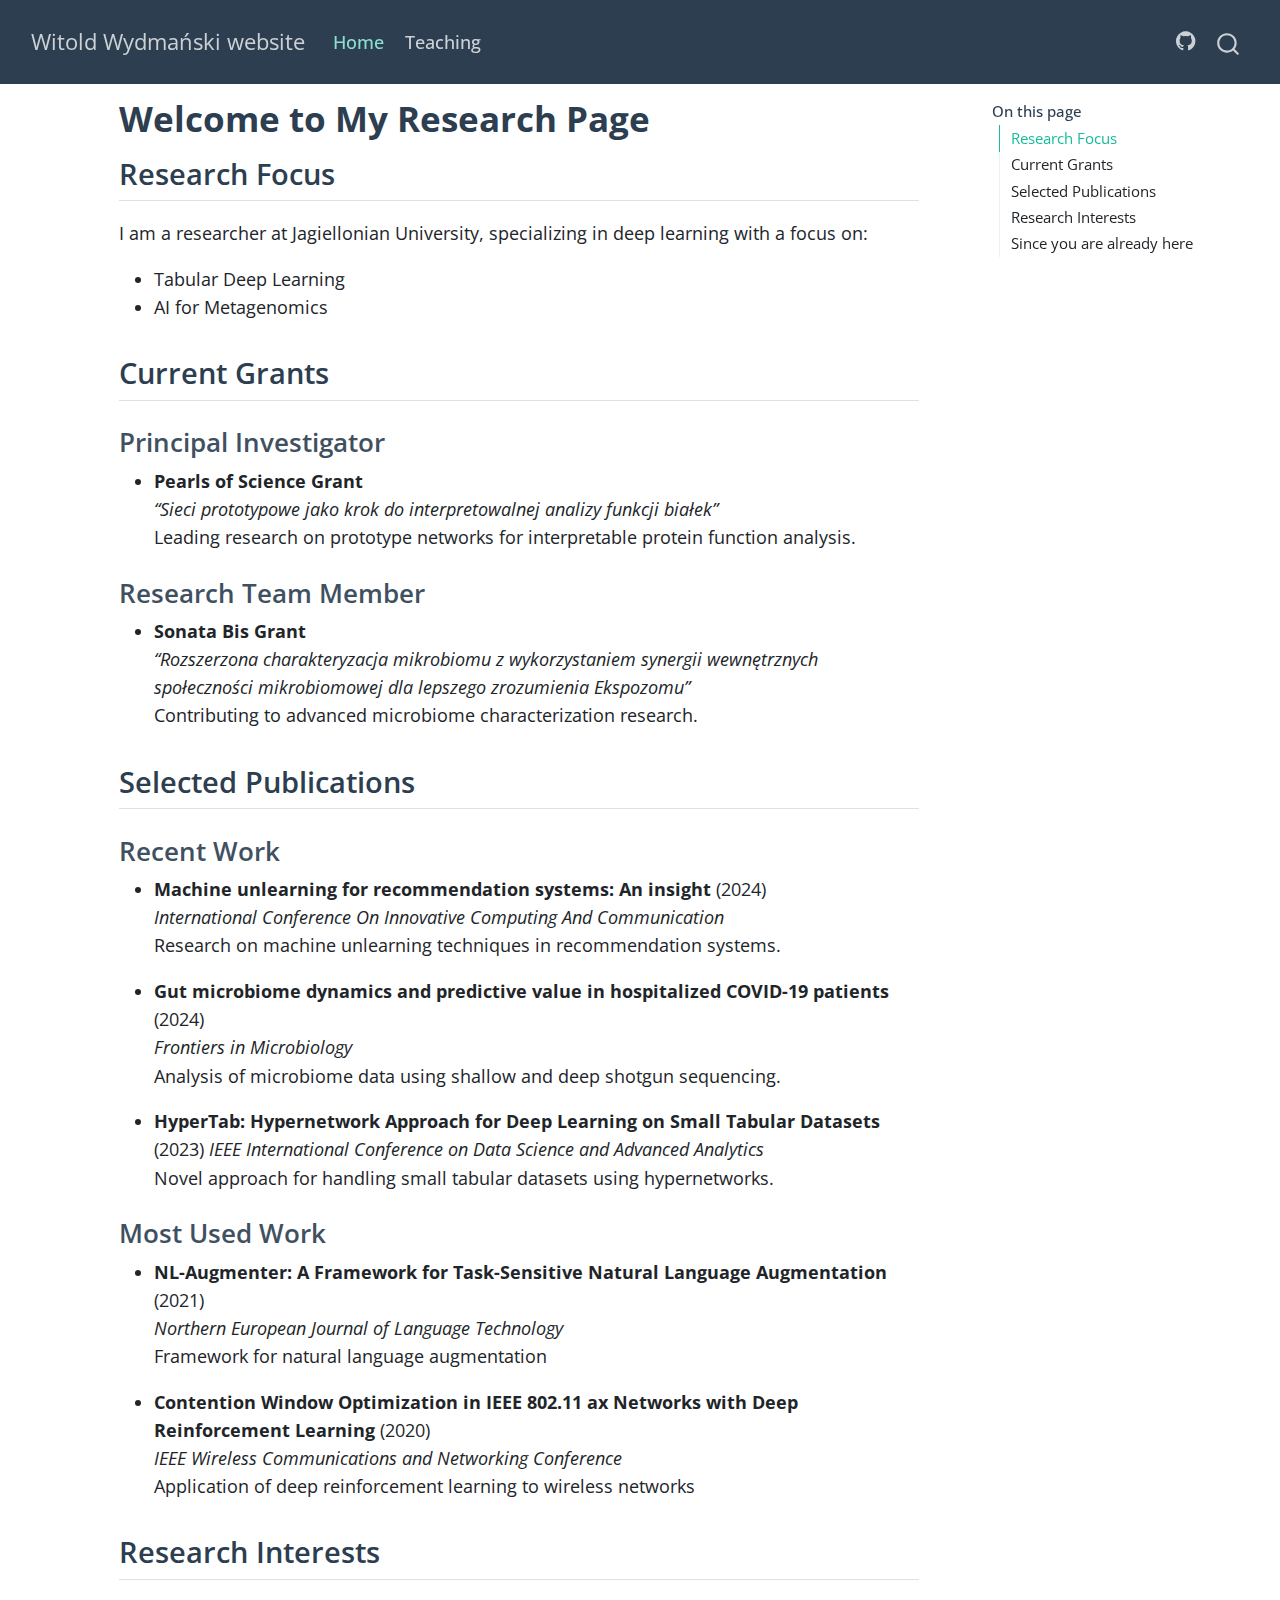
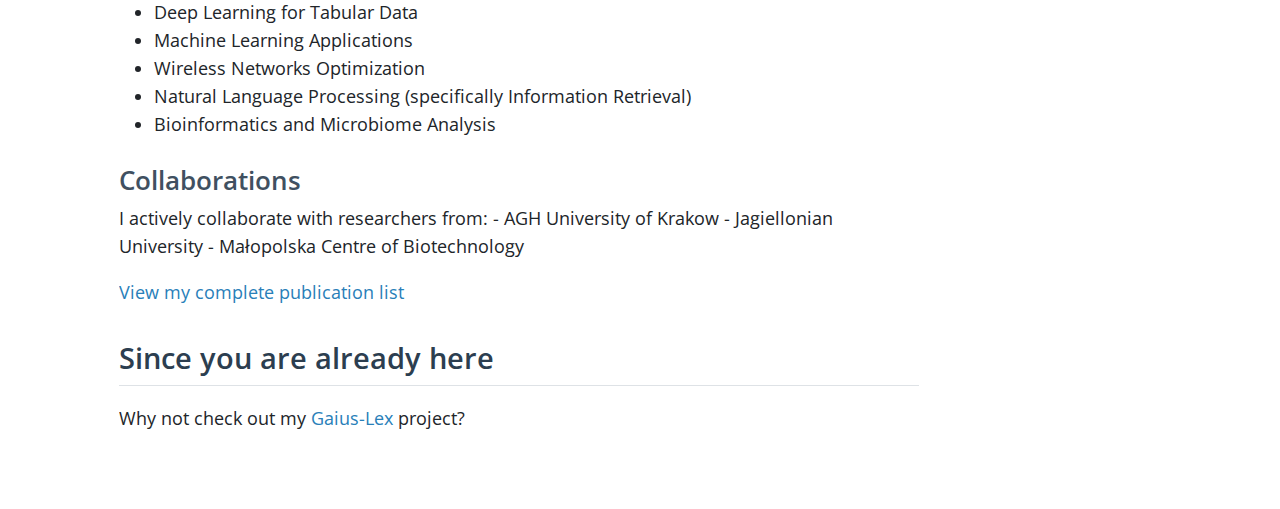
==== docs/index.html @ 371803ca "feat: init" ====
<!DOCTYPE html>
<html xmlns="http://www.w3.org/1999/xhtml" lang="en" xml:lang="en"><head>

<meta charset="utf-8">
<meta name="generator" content="quarto-1.6.37">

<meta name="viewport" content="width=device-width, initial-scale=1.0, user-scalable=yes">


<title>Welcome to My Research Page – Witold Wydmański website</title>
<style>
code{white-space: pre-wrap;}
span.smallcaps{font-variant: small-caps;}
div.columns{display: flex; gap: min(4vw, 1.5em);}
div.column{flex: auto; overflow-x: auto;}
div.hanging-indent{margin-left: 1.5em; text-indent: -1.5em;}
ul.task-list{list-style: none;}
ul.task-list li input[type="checkbox"] {
  width: 0.8em;
  margin: 0 0.8em 0.2em -1em; /* quarto-specific, see https://github.com/quarto-dev/quarto-cli/issues/4556 */ 
  vertical-align: middle;
}
</style>


<script src="site_libs/quarto-nav/quarto-nav.js"></script>
<script src="site_libs/quarto-nav/headroom.min.js"></script>
<script src="site_libs/clipboard/clipboard.min.js"></script>
<script src="site_libs/quarto-search/autocomplete.umd.js"></script>
<script src="site_libs/quarto-search/fuse.min.js"></script>
<script src="site_libs/quarto-search/quarto-search.js"></script>
<meta name="quarto:offset" content="./">
<script src="site_libs/quarto-html/quarto.js"></script>
<script src="site_libs/quarto-html/popper.min.js"></script>
<script src="site_libs/quarto-html/tippy.umd.min.js"></script>
<script src="site_libs/quarto-html/anchor.min.js"></script>
<link href="site_libs/quarto-html/tippy.css" rel="stylesheet">
<link href="site_libs/quarto-html/quarto-syntax-highlighting-697306ee647f3aecb60be57249203282.css" rel="stylesheet" id="quarto-text-highlighting-styles">
<script src="site_libs/bootstrap/bootstrap.min.js"></script>
<link href="site_libs/bootstrap/bootstrap-icons.css" rel="stylesheet">
<link href="site_libs/bootstrap/bootstrap-0fafaf51de07505e499b5b511be3fd20.min.css" rel="stylesheet" append-hash="true" id="quarto-bootstrap" data-mode="light">
<script id="quarto-search-options" type="application/json">{
  "location": "navbar",
  "copy-button": false,
  "collapse-after": 3,
  "panel-placement": "end",
  "type": "overlay",
  "limit": 50,
  "keyboard-shortcut": [
    "f",
    "/",
    "s"
  ],
  "show-item-context": false,
  "language": {
    "search-no-results-text": "No results",
    "search-matching-documents-text": "matching documents",
    "search-copy-link-title": "Copy link to search",
    "search-hide-matches-text": "Hide additional matches",
    "search-more-match-text": "more match in this document",
    "search-more-matches-text": "more matches in this document",
    "search-clear-button-title": "Clear",
    "search-text-placeholder": "",
    "search-detached-cancel-button-title": "Cancel",
    "search-submit-button-title": "Submit",
    "search-label": "Search"
  }
}</script>


<link rel="stylesheet" href="styles.css">
</head>

<body class="nav-fixed">

<div id="quarto-search-results"></div>
  <header id="quarto-header" class="headroom fixed-top">
    <nav class="navbar navbar-expand-lg " data-bs-theme="dark">
      <div class="navbar-container container-fluid">
      <div class="navbar-brand-container mx-auto">
    <a class="navbar-brand" href="./index.html">
    <span class="navbar-title">Witold Wydmański website</span>
    </a>
  </div>
            <div id="quarto-search" class="" title="Search"></div>
          <button class="navbar-toggler" type="button" data-bs-toggle="collapse" data-bs-target="#navbarCollapse" aria-controls="navbarCollapse" role="menu" aria-expanded="false" aria-label="Toggle navigation" onclick="if (window.quartoToggleHeadroom) { window.quartoToggleHeadroom(); }">
  <span class="navbar-toggler-icon"></span>
</button>
          <div class="collapse navbar-collapse" id="navbarCollapse">
            <ul class="navbar-nav navbar-nav-scroll me-auto">
  <li class="nav-item">
    <a class="nav-link active" href="./index.html" aria-current="page"> 
<span class="menu-text">Home</span></a>
  </li>  
  <li class="nav-item">
    <a class="nav-link" href="./teaching.html"> 
<span class="menu-text">Teaching</span></a>
  </li>  
</ul>
            <ul class="navbar-nav navbar-nav-scroll ms-auto">
  <li class="nav-item compact">
    <a class="nav-link" href="https://github.com/wwydmanski"> <i class="bi bi-github" role="img">
</i> 
<span class="menu-text"></span></a>
  </li>  
</ul>
          </div> <!-- /navcollapse -->
            <div class="quarto-navbar-tools">
</div>
      </div> <!-- /container-fluid -->
    </nav>
</header>
<!-- content -->
<div id="quarto-content" class="quarto-container page-columns page-rows-contents page-layout-full page-navbar">
<!-- sidebar -->
<!-- margin-sidebar -->
    <div id="quarto-margin-sidebar" class="sidebar margin-sidebar">
        <nav id="TOC" role="doc-toc" class="toc-active">
    <h2 id="toc-title">On this page</h2>
   
  <ul>
  <li><a href="#research-focus" id="toc-research-focus" class="nav-link active" data-scroll-target="#research-focus">Research Focus</a></li>
  <li><a href="#current-grants" id="toc-current-grants" class="nav-link" data-scroll-target="#current-grants">Current Grants</a>
  <ul class="collapse">
  <li><a href="#principal-investigator" id="toc-principal-investigator" class="nav-link" data-scroll-target="#principal-investigator">Principal Investigator</a></li>
  <li><a href="#research-team-member" id="toc-research-team-member" class="nav-link" data-scroll-target="#research-team-member">Research Team Member</a></li>
  </ul></li>
  <li><a href="#selected-publications" id="toc-selected-publications" class="nav-link" data-scroll-target="#selected-publications">Selected Publications</a>
  <ul class="collapse">
  <li><a href="#recent-work" id="toc-recent-work" class="nav-link" data-scroll-target="#recent-work">Recent Work</a></li>
  <li><a href="#most-used-work" id="toc-most-used-work" class="nav-link" data-scroll-target="#most-used-work">Most Used Work</a></li>
  </ul></li>
  <li><a href="#research-interests" id="toc-research-interests" class="nav-link" data-scroll-target="#research-interests">Research Interests</a>
  <ul class="collapse">
  <li><a href="#collaborations" id="toc-collaborations" class="nav-link" data-scroll-target="#collaborations">Collaborations</a></li>
  </ul></li>
  <li><a href="#since-you-are-already-here" id="toc-since-you-are-already-here" class="nav-link" data-scroll-target="#since-you-are-already-here">Since you are already here</a></li>
  </ul>
</nav>
    </div>
<!-- main -->
<main class="content column-page-left" id="quarto-document-content">

<header id="title-block-header" class="quarto-title-block default">
<div class="quarto-title">
<h1 class="title">Welcome to My Research Page</h1>
</div>



<div class="quarto-title-meta column-page-left">

    
  
    
  </div>
  


</header>


<section id="research-focus" class="level2">
<h2 class="anchored" data-anchor-id="research-focus">Research Focus</h2>
<p>I am a researcher at Jagiellonian University, specializing in deep learning with a focus on:</p>
<ul>
<li>Tabular Deep Learning</li>
<li>AI for Metagenomics</li>
</ul>
</section>
<section id="current-grants" class="level2">
<h2 class="anchored" data-anchor-id="current-grants">Current Grants</h2>
<section id="principal-investigator" class="level3">
<h3 class="anchored" data-anchor-id="principal-investigator">Principal Investigator</h3>
<ul>
<li><strong>Pearls of Science Grant</strong><br>
<em>“Sieci prototypowe jako krok do interpretowalnej analizy funkcji białek”</em><br>
Leading research on prototype networks for interpretable protein function analysis.</li>
</ul>
</section>
<section id="research-team-member" class="level3">
<h3 class="anchored" data-anchor-id="research-team-member">Research Team Member</h3>
<ul>
<li><strong>Sonata Bis Grant</strong><br>
<em>“Rozszerzona charakteryzacja mikrobiomu z wykorzystaniem synergii wewnętrznych społeczności mikrobiomowej dla lepszego zrozumienia Ekspozomu”</em><br>
Contributing to advanced microbiome characterization research.</li>
</ul>
</section>
</section>
<section id="selected-publications" class="level2">
<h2 class="anchored" data-anchor-id="selected-publications">Selected Publications</h2>
<section id="recent-work" class="level3">
<h3 class="anchored" data-anchor-id="recent-work">Recent Work</h3>
<ul>
<li><p><strong>Machine unlearning for recommendation systems: An insight</strong> (2024)<br>
<em>International Conference On Innovative Computing And Communication</em><br>
Research on machine unlearning techniques in recommendation systems.</p></li>
<li><p><strong>Gut microbiome dynamics and predictive value in hospitalized COVID-19 patients</strong> (2024)<br>
<em>Frontiers in Microbiology</em><br>
Analysis of microbiome data using shallow and deep shotgun sequencing.</p></li>
<li><p><strong>HyperTab: Hypernetwork Approach for Deep Learning on Small Tabular Datasets</strong> (2023) <em>IEEE International Conference on Data Science and Advanced Analytics</em><br>
Novel approach for handling small tabular datasets using hypernetworks.</p></li>
</ul>
</section>
<section id="most-used-work" class="level3">
<h3 class="anchored" data-anchor-id="most-used-work">Most Used Work</h3>
<ul>
<li><p><strong>NL-Augmenter: A Framework for Task-Sensitive Natural Language Augmentation</strong> (2021)<br>
<em>Northern European Journal of Language Technology</em><br>
Framework for natural language augmentation</p></li>
<li><p><strong>Contention Window Optimization in IEEE 802.11 ax Networks with Deep Reinforcement Learning</strong> (2020)<br>
<em>IEEE Wireless Communications and Networking Conference</em><br>
Application of deep reinforcement learning to wireless networks</p></li>
</ul>
</section>
</section>
<section id="research-interests" class="level2">
<h2 class="anchored" data-anchor-id="research-interests">Research Interests</h2>
<ul>
<li>Deep Learning for Tabular Data</li>
<li>Machine Learning Applications</li>
<li>Wireless Networks Optimization</li>
<li>Natural Language Processing (specifically Information Retrieval)</li>
<li>Bioinformatics and Microbiome Analysis</li>
</ul>
<section id="collaborations" class="level3">
<h3 class="anchored" data-anchor-id="collaborations">Collaborations</h3>
<p>I actively collaborate with researchers from: - AGH University of Krakow - Jagiellonian University - Małopolska Centre of Biotechnology</p>
<p><a href="https://scholar.google.com/citations?user=PiTUa6kAAAAJ&amp;hl=pl">View my complete publication list</a></p>
</section>
</section>
<section id="since-you-are-already-here" class="level2">
<h2 class="anchored" data-anchor-id="since-you-are-already-here">Since you are already here</h2>
<p>Why not check out my <a href="https://gaius-lex.com">Gaius-Lex</a> project?</p>


</section>

</main> <!-- /main -->
<script id="quarto-html-after-body" type="application/javascript">
window.document.addEventListener("DOMContentLoaded", function (event) {
  const toggleBodyColorMode = (bsSheetEl) => {
    const mode = bsSheetEl.getAttribute("data-mode");
    const bodyEl = window.document.querySelector("body");
    if (mode === "dark") {
      bodyEl.classList.add("quarto-dark");
      bodyEl.classList.remove("quarto-light");
    } else {
      bodyEl.classList.add("quarto-light");
      bodyEl.classList.remove("quarto-dark");
    }
  }
  const toggleBodyColorPrimary = () => {
    const bsSheetEl = window.document.querySelector("link#quarto-bootstrap");
    if (bsSheetEl) {
      toggleBodyColorMode(bsSheetEl);
    }
  }
  toggleBodyColorPrimary();  
  const icon = "";
  const anchorJS = new window.AnchorJS();
  anchorJS.options = {
    placement: 'right',
    icon: icon
  };
  anchorJS.add('.anchored');
  const isCodeAnnotation = (el) => {
    for (const clz of el.classList) {
      if (clz.startsWith('code-annotation-')) {                     
        return true;
      }
    }
    return false;
  }
  const onCopySuccess = function(e) {
    // button target
    const button = e.trigger;
    // don't keep focus
    button.blur();
    // flash "checked"
    button.classList.add('code-copy-button-checked');
    var currentTitle = button.getAttribute("title");
    button.setAttribute("title", "Copied!");
    let tooltip;
    if (window.bootstrap) {
      button.setAttribute("data-bs-toggle", "tooltip");
      button.setAttribute("data-bs-placement", "left");
      button.setAttribute("data-bs-title", "Copied!");
      tooltip = new bootstrap.Tooltip(button, 
        { trigger: "manual", 
          customClass: "code-copy-button-tooltip",
          offset: [0, -8]});
      tooltip.show();    
    }
    setTimeout(function() {
      if (tooltip) {
        tooltip.hide();
        button.removeAttribute("data-bs-title");
        button.removeAttribute("data-bs-toggle");
        button.removeAttribute("data-bs-placement");
      }
      button.setAttribute("title", currentTitle);
      button.classList.remove('code-copy-button-checked');
    }, 1000);
    // clear code selection
    e.clearSelection();
  }
  const getTextToCopy = function(trigger) {
      const codeEl = trigger.previousElementSibling.cloneNode(true);
      for (const childEl of codeEl.children) {
        if (isCodeAnnotation(childEl)) {
          childEl.remove();
        }
      }
      return codeEl.innerText;
  }
  const clipboard = new window.ClipboardJS('.code-copy-button:not([data-in-quarto-modal])', {
    text: getTextToCopy
  });
  clipboard.on('success', onCopySuccess);
  if (window.document.getElementById('quarto-embedded-source-code-modal')) {
    const clipboardModal = new window.ClipboardJS('.code-copy-button[data-in-quarto-modal]', {
      text: getTextToCopy,
      container: window.document.getElementById('quarto-embedded-source-code-modal')
    });
    clipboardModal.on('success', onCopySuccess);
  }
    var localhostRegex = new RegExp(/^(?:http|https):\/\/localhost\:?[0-9]*\//);
    var mailtoRegex = new RegExp(/^mailto:/);
      var filterRegex = new RegExp('/' + window.location.host + '/');
    var isInternal = (href) => {
        return filterRegex.test(href) || localhostRegex.test(href) || mailtoRegex.test(href);
    }
    // Inspect non-navigation links and adorn them if external
 	var links = window.document.querySelectorAll('a[href]:not(.nav-link):not(.navbar-brand):not(.toc-action):not(.sidebar-link):not(.sidebar-item-toggle):not(.pagination-link):not(.no-external):not([aria-hidden]):not(.dropdown-item):not(.quarto-navigation-tool):not(.about-link)');
    for (var i=0; i<links.length; i++) {
      const link = links[i];
      if (!isInternal(link.href)) {
        // undo the damage that might have been done by quarto-nav.js in the case of
        // links that we want to consider external
        if (link.dataset.originalHref !== undefined) {
          link.href = link.dataset.originalHref;
        }
      }
    }
  function tippyHover(el, contentFn, onTriggerFn, onUntriggerFn) {
    const config = {
      allowHTML: true,
      maxWidth: 500,
      delay: 100,
      arrow: false,
      appendTo: function(el) {
          return el.parentElement;
      },
      interactive: true,
      interactiveBorder: 10,
      theme: 'quarto',
      placement: 'bottom-start',
    };
    if (contentFn) {
      config.content = contentFn;
    }
    if (onTriggerFn) {
      config.onTrigger = onTriggerFn;
    }
    if (onUntriggerFn) {
      config.onUntrigger = onUntriggerFn;
    }
    window.tippy(el, config); 
  }
  const noterefs = window.document.querySelectorAll('a[role="doc-noteref"]');
  for (var i=0; i<noterefs.length; i++) {
    const ref = noterefs[i];
    tippyHover(ref, function() {
      // use id or data attribute instead here
      let href = ref.getAttribute('data-footnote-href') || ref.getAttribute('href');
      try { href = new URL(href).hash; } catch {}
      const id = href.replace(/^#\/?/, "");
      const note = window.document.getElementById(id);
      if (note) {
        return note.innerHTML;
      } else {
        return "";
      }
    });
  }
  const xrefs = window.document.querySelectorAll('a.quarto-xref');
  const processXRef = (id, note) => {
    // Strip column container classes
    const stripColumnClz = (el) => {
      el.classList.remove("page-full", "page-columns");
      if (el.children) {
        for (const child of el.children) {
          stripColumnClz(child);
        }
      }
    }
    stripColumnClz(note)
    if (id === null || id.startsWith('sec-')) {
      // Special case sections, only their first couple elements
      const container = document.createElement("div");
      if (note.children && note.children.length > 2) {
        container.appendChild(note.children[0].cloneNode(true));
        for (let i = 1; i < note.children.length; i++) {
          const child = note.children[i];
          if (child.tagName === "P" && child.innerText === "") {
            continue;
          } else {
            container.appendChild(child.cloneNode(true));
            break;
          }
        }
        if (window.Quarto?.typesetMath) {
          window.Quarto.typesetMath(container);
        }
        return container.innerHTML
      } else {
        if (window.Quarto?.typesetMath) {
          window.Quarto.typesetMath(note);
        }
        return note.innerHTML;
      }
    } else {
      // Remove any anchor links if they are present
      const anchorLink = note.querySelector('a.anchorjs-link');
      if (anchorLink) {
        anchorLink.remove();
      }
      if (window.Quarto?.typesetMath) {
        window.Quarto.typesetMath(note);
      }
      if (note.classList.contains("callout")) {
        return note.outerHTML;
      } else {
        return note.innerHTML;
      }
    }
  }
  for (var i=0; i<xrefs.length; i++) {
    const xref = xrefs[i];
    tippyHover(xref, undefined, function(instance) {
      instance.disable();
      let url = xref.getAttribute('href');
      let hash = undefined; 
      if (url.startsWith('#')) {
        hash = url;
      } else {
        try { hash = new URL(url).hash; } catch {}
      }
      if (hash) {
        const id = hash.replace(/^#\/?/, "");
        const note = window.document.getElementById(id);
        if (note !== null) {
          try {
            const html = processXRef(id, note.cloneNode(true));
            instance.setContent(html);
          } finally {
            instance.enable();
            instance.show();
          }
        } else {
          // See if we can fetch this
          fetch(url.split('#')[0])
          .then(res => res.text())
          .then(html => {
            const parser = new DOMParser();
            const htmlDoc = parser.parseFromString(html, "text/html");
            const note = htmlDoc.getElementById(id);
            if (note !== null) {
              const html = processXRef(id, note);
              instance.setContent(html);
            } 
          }).finally(() => {
            instance.enable();
            instance.show();
          });
        }
      } else {
        // See if we can fetch a full url (with no hash to target)
        // This is a special case and we should probably do some content thinning / targeting
        fetch(url)
        .then(res => res.text())
        .then(html => {
          const parser = new DOMParser();
          const htmlDoc = parser.parseFromString(html, "text/html");
          const note = htmlDoc.querySelector('main.content');
          if (note !== null) {
            // This should only happen for chapter cross references
            // (since there is no id in the URL)
            // remove the first header
            if (note.children.length > 0 && note.children[0].tagName === "HEADER") {
              note.children[0].remove();
            }
            const html = processXRef(null, note);
            instance.setContent(html);
          } 
        }).finally(() => {
          instance.enable();
          instance.show();
        });
      }
    }, function(instance) {
    });
  }
      let selectedAnnoteEl;
      const selectorForAnnotation = ( cell, annotation) => {
        let cellAttr = 'data-code-cell="' + cell + '"';
        let lineAttr = 'data-code-annotation="' +  annotation + '"';
        const selector = 'span[' + cellAttr + '][' + lineAttr + ']';
        return selector;
      }
      const selectCodeLines = (annoteEl) => {
        const doc = window.document;
        const targetCell = annoteEl.getAttribute("data-target-cell");
        const targetAnnotation = annoteEl.getAttribute("data-target-annotation");
        const annoteSpan = window.document.querySelector(selectorForAnnotation(targetCell, targetAnnotation));
        const lines = annoteSpan.getAttribute("data-code-lines").split(",");
        const lineIds = lines.map((line) => {
          return targetCell + "-" + line;
        })
        let top = null;
        let height = null;
        let parent = null;
        if (lineIds.length > 0) {
            //compute the position of the single el (top and bottom and make a div)
            const el = window.document.getElementById(lineIds[0]);
            top = el.offsetTop;
            height = el.offsetHeight;
            parent = el.parentElement.parentElement;
          if (lineIds.length > 1) {
            const lastEl = window.document.getElementById(lineIds[lineIds.length - 1]);
            const bottom = lastEl.offsetTop + lastEl.offsetHeight;
            height = bottom - top;
          }
          if (top !== null && height !== null && parent !== null) {
            // cook up a div (if necessary) and position it 
            let div = window.document.getElementById("code-annotation-line-highlight");
            if (div === null) {
              div = window.document.createElement("div");
              div.setAttribute("id", "code-annotation-line-highlight");
              div.style.position = 'absolute';
              parent.appendChild(div);
            }
            div.style.top = top - 2 + "px";
            div.style.height = height + 4 + "px";
            div.style.left = 0;
            let gutterDiv = window.document.getElementById("code-annotation-line-highlight-gutter");
            if (gutterDiv === null) {
              gutterDiv = window.document.createElement("div");
              gutterDiv.setAttribute("id", "code-annotation-line-highlight-gutter");
              gutterDiv.style.position = 'absolute';
              const codeCell = window.document.getElementById(targetCell);
              const gutter = codeCell.querySelector('.code-annotation-gutter');
              gutter.appendChild(gutterDiv);
            }
            gutterDiv.style.top = top - 2 + "px";
            gutterDiv.style.height = height + 4 + "px";
          }
          selectedAnnoteEl = annoteEl;
        }
      };
      const unselectCodeLines = () => {
        const elementsIds = ["code-annotation-line-highlight", "code-annotation-line-highlight-gutter"];
        elementsIds.forEach((elId) => {
          const div = window.document.getElementById(elId);
          if (div) {
            div.remove();
          }
        });
        selectedAnnoteEl = undefined;
      };
        // Handle positioning of the toggle
    window.addEventListener(
      "resize",
      throttle(() => {
        elRect = undefined;
        if (selectedAnnoteEl) {
          selectCodeLines(selectedAnnoteEl);
        }
      }, 10)
    );
    function throttle(fn, ms) {
    let throttle = false;
    let timer;
      return (...args) => {
        if(!throttle) { // first call gets through
            fn.apply(this, args);
            throttle = true;
        } else { // all the others get throttled
            if(timer) clearTimeout(timer); // cancel #2
            timer = setTimeout(() => {
              fn.apply(this, args);
              timer = throttle = false;
            }, ms);
        }
      };
    }
      // Attach click handler to the DT
      const annoteDls = window.document.querySelectorAll('dt[data-target-cell]');
      for (const annoteDlNode of annoteDls) {
        annoteDlNode.addEventListener('click', (event) => {
          const clickedEl = event.target;
          if (clickedEl !== selectedAnnoteEl) {
            unselectCodeLines();
            const activeEl = window.document.querySelector('dt[data-target-cell].code-annotation-active');
            if (activeEl) {
              activeEl.classList.remove('code-annotation-active');
            }
            selectCodeLines(clickedEl);
            clickedEl.classList.add('code-annotation-active');
          } else {
            // Unselect the line
            unselectCodeLines();
            clickedEl.classList.remove('code-annotation-active');
          }
        });
      }
  const findCites = (el) => {
    const parentEl = el.parentElement;
    if (parentEl) {
      const cites = parentEl.dataset.cites;
      if (cites) {
        return {
          el,
          cites: cites.split(' ')
        };
      } else {
        return findCites(el.parentElement)
      }
    } else {
      return undefined;
    }
  };
  var bibliorefs = window.document.querySelectorAll('a[role="doc-biblioref"]');
  for (var i=0; i<bibliorefs.length; i++) {
    const ref = bibliorefs[i];
    const citeInfo = findCites(ref);
    if (citeInfo) {
      tippyHover(citeInfo.el, function() {
        var popup = window.document.createElement('div');
        citeInfo.cites.forEach(function(cite) {
          var citeDiv = window.document.createElement('div');
          citeDiv.classList.add('hanging-indent');
          citeDiv.classList.add('csl-entry');
          var biblioDiv = window.document.getElementById('ref-' + cite);
          if (biblioDiv) {
            citeDiv.innerHTML = biblioDiv.innerHTML;
          }
          popup.appendChild(citeDiv);
        });
        return popup.innerHTML;
      });
    }
  }
});
</script>
</div> <!-- /content -->




</body></html>
---- docs/site_libs/quarto-html/tippy.css ----
.tippy-box[data-animation=fade][data-state=hidden]{opacity:0}[data-tippy-root]{max-width:calc(100vw - 10px)}.tippy-box{position:relative;background-color:#333;color:#fff;border-radius:4px;font-size:14px;line-height:1.4;white-space:normal;outline:0;transition-property:transform,visibility,opacity}.tippy-box[data-placement^=top]>.tippy-arrow{bottom:0}.tippy-box[data-placement^=top]>.tippy-arrow:before{bottom:-7px;left:0;border-width:8px 8px 0;border-top-color:initial;transform-origin:center top}.tippy-box[data-placement^=bottom]>.tippy-arrow{top:0}.tippy-box[data-placement^=bottom]>.tippy-arrow:before{top:-7px;left:0;border-width:0 8px 8px;border-bottom-color:initial;transform-origin:center bottom}.tippy-box[data-placement^=left]>.tippy-arrow{right:0}.tippy-box[data-placement^=left]>.tippy-arrow:before{border-width:8px 0 8px 8px;border-left-color:initial;right:-7px;transform-origin:center left}.tippy-box[data-placement^=right]>.tippy-arrow{left:0}.tippy-box[data-placement^=right]>.tippy-arrow:before{left:-7px;border-width:8px 8px 8px 0;border-right-color:initial;transform-origin:center right}.tippy-box[data-inertia][data-state=visible]{transition-timing-function:cubic-bezier(.54,1.5,.38,1.11)}.tippy-arrow{width:16px;height:16px;color:#333}.tippy-arrow:before{content:"";position:absolute;border-color:transparent;border-style:solid}.tippy-content{position:relative;padding:5px 9px;z-index:1}
---- docs/site_libs/quarto-html/quarto-syntax-highlighting-697306ee647f3aecb60be57249203282.css ----
/* quarto syntax highlight colors */
:root {
  --quarto-hl-al-color: #ff5555;
  --quarto-hl-an-color: #6a737d;
  --quarto-hl-at-color: #d73a49;
  --quarto-hl-bn-color: #005cc5;
  --quarto-hl-bu-color: #d73a49;
  --quarto-hl-ch-color: #032f62;
  --quarto-hl-co-color: #6a737d;
  --quarto-hl-cv-color: #6a737d;
  --quarto-hl-cn-color: #005cc5;
  --quarto-hl-cf-color: #d73a49;
  --quarto-hl-dt-color: #d73a49;
  --quarto-hl-dv-color: #005cc5;
  --quarto-hl-do-color: #6a737d;
  --quarto-hl-er-color: #ff5555;
  --quarto-hl-ex-color: #d73a49;
  --quarto-hl-fl-color: #005cc5;
  --quarto-hl-fu-color: #6f42c1;
  --quarto-hl-im-color: #032f62;
  --quarto-hl-in-color: #6a737d;
  --quarto-hl-kw-color: #d73a49;
  --quarto-hl-op-color: #24292e;
  --quarto-hl-pp-color: #d73a49;
  --quarto-hl-re-color: #6a737d;
  --quarto-hl-sc-color: #005cc5;
  --quarto-hl-ss-color: #032f62;
  --quarto-hl-st-color: #032f62;
  --quarto-hl-va-color: #e36209;
  --quarto-hl-vs-color: #032f62;
  --quarto-hl-wa-color: #ff5555;
}

/* other quarto variables */
:root {
  --quarto-font-monospace: SFMono-Regular, Menlo, Monaco, Consolas, "Liberation Mono", "Courier New", monospace;
}

code span.al {
  font-weight: bold;
  color: #ff5555;
}

code span.an {
  color: #6a737d;
}

code span.at {
  color: #d73a49;
}

code span.bn {
  color: #005cc5;
}

code span.bu {
  color: #d73a49;
}

code span.ch {
  color: #032f62;
}

code span.co {
  color: #6a737d;
}

code span.cv {
  color: #6a737d;
}

code span.cn {
  color: #005cc5;
}

code span.cf {
  color: #d73a49;
}

code span.dt {
  color: #d73a49;
}

code span.dv {
  color: #005cc5;
}

code span.do {
  color: #6a737d;
}

code span.er {
  color: #ff5555;
  text-decoration: underline;
}

code span.ex {
  font-weight: bold;
  color: #d73a49;
}

code span.fl {
  color: #005cc5;
}

code span.fu {
  color: #6f42c1;
}

code span.im {
  color: #032f62;
}

code span.in {
  color: #6a737d;
}

code span.kw {
  color: #d73a49;
}

pre > code.sourceCode > span {
  color: #24292e;
}

code span {
  color: #24292e;
}

code.sourceCode > span {
  color: #24292e;
}

div.sourceCode,
div.sourceCode pre.sourceCode {
  color: #24292e;
}

code span.op {
  color: #24292e;
}

code span.pp {
  color: #d73a49;
}

code span.re {
  color: #6a737d;
}

code span.sc {
  color: #005cc5;
}

code span.ss {
  color: #032f62;
}

code span.st {
  color: #032f62;
}

code span.va {
  color: #e36209;
}

code span.vs {
  color: #032f62;
}

code span.wa {
  color: #ff5555;
}

.prevent-inlining {
  content: "</";
}

/*# sourceMappingURL=cdcee334a75a0b517b48e1c7bf69cb40.css.map */
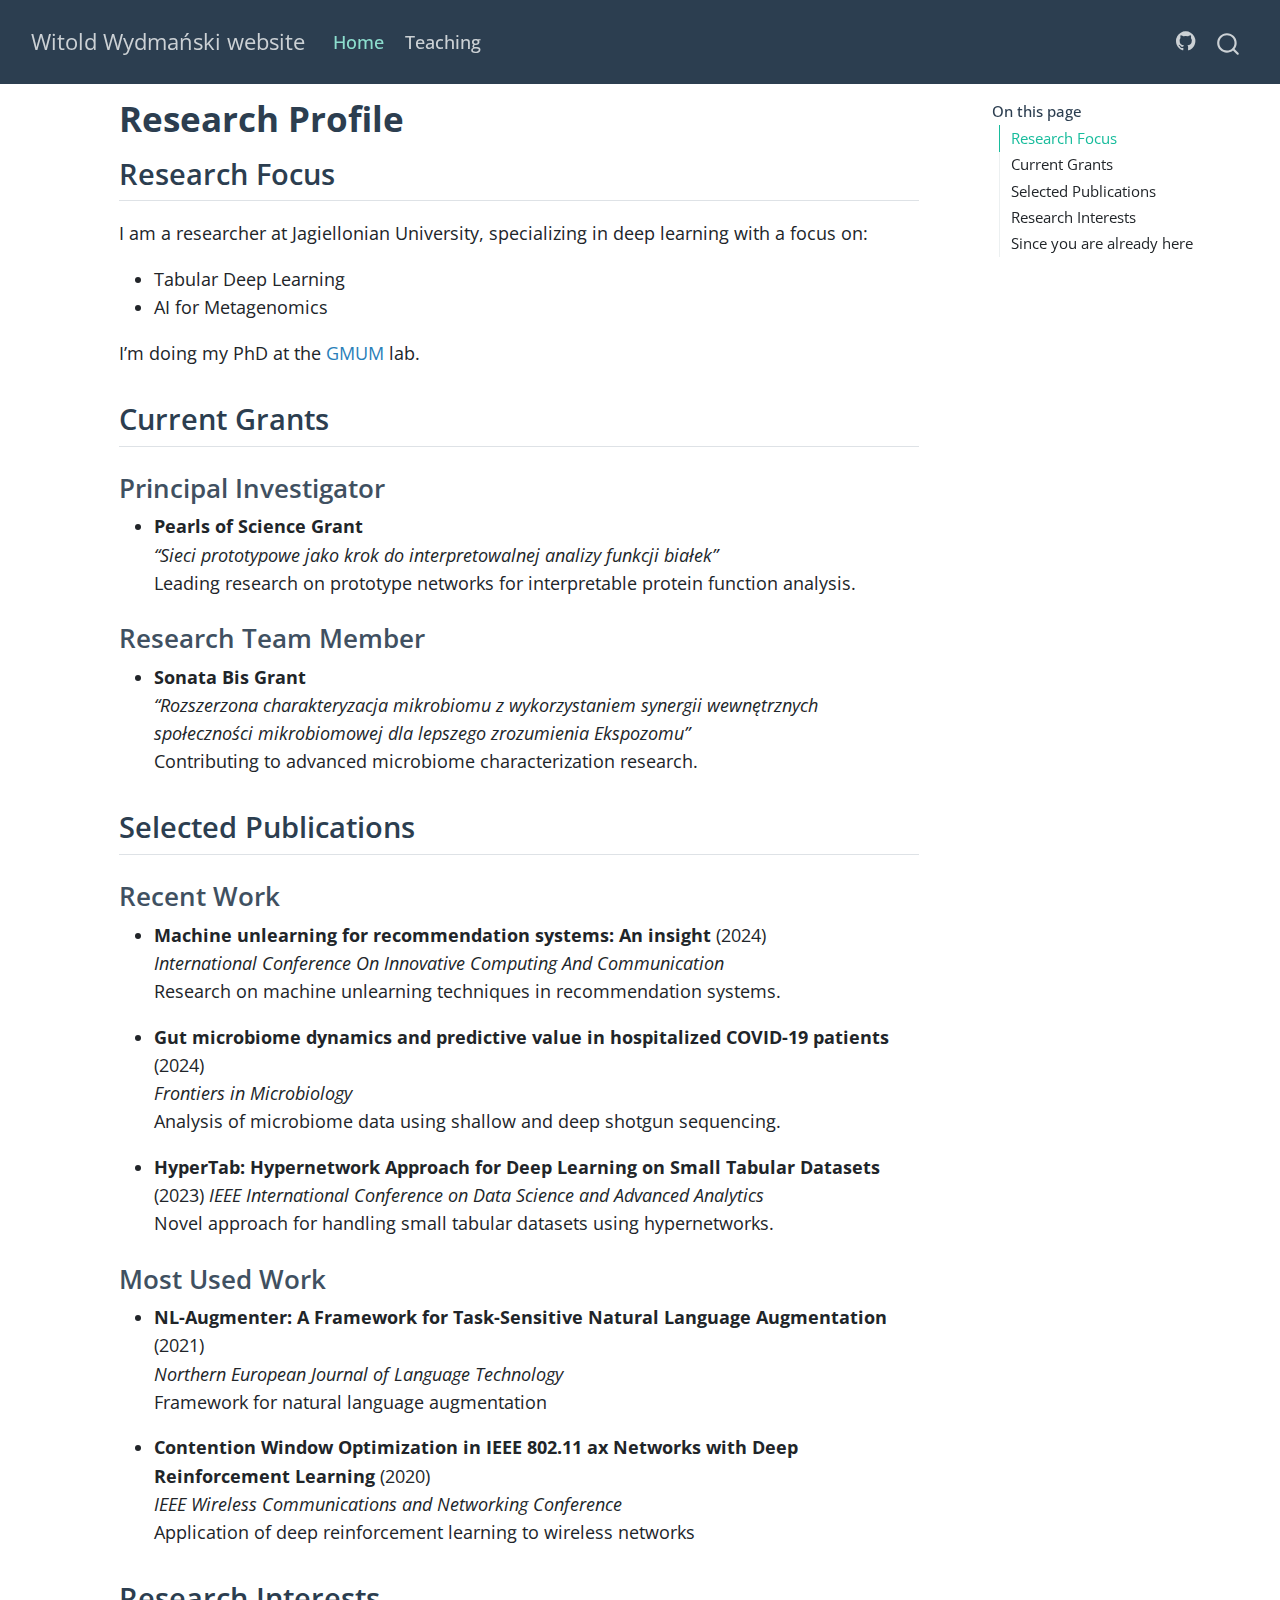
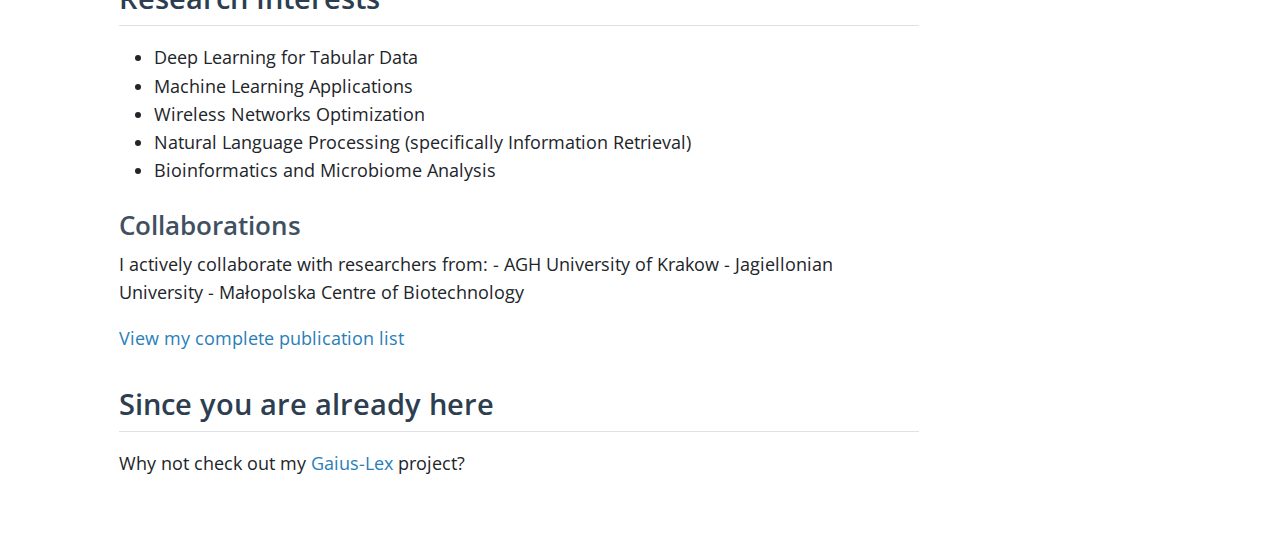
==== commit 020b6034: "feat: update research profile" ====
--- a/docs/index.html
+++ b/docs/index.html
@@ -7,7 +7,7 @@
 <meta name="viewport" content="width=device-width, initial-scale=1.0, user-scalable=yes">
 
 
-<title>Welcome to My Research Page – Witold Wydmański website</title>
+<title>Research Profile – Witold Wydmański website</title>
 <style>
 code{white-space: pre-wrap;}
 span.smallcaps{font-variant: small-caps;}
@@ -143,7 +143,7 @@
 
 <header id="title-block-header" class="quarto-title-block default">
 <div class="quarto-title">
-<h1 class="title">Welcome to My Research Page</h1>
+<h1 class="title">Research Profile</h1>
 </div>
 
 
@@ -167,6 +167,7 @@
 <li>Tabular Deep Learning</li>
 <li>AI for Metagenomics</li>
 </ul>
+<p>I’m doing my PhD at the <a href="https://gmum.net/">GMUM</a> lab.</p>
 </section>
 <section id="current-grants" class="level2">
 <h2 class="anchored" data-anchor-id="current-grants">Current Grants</h2>
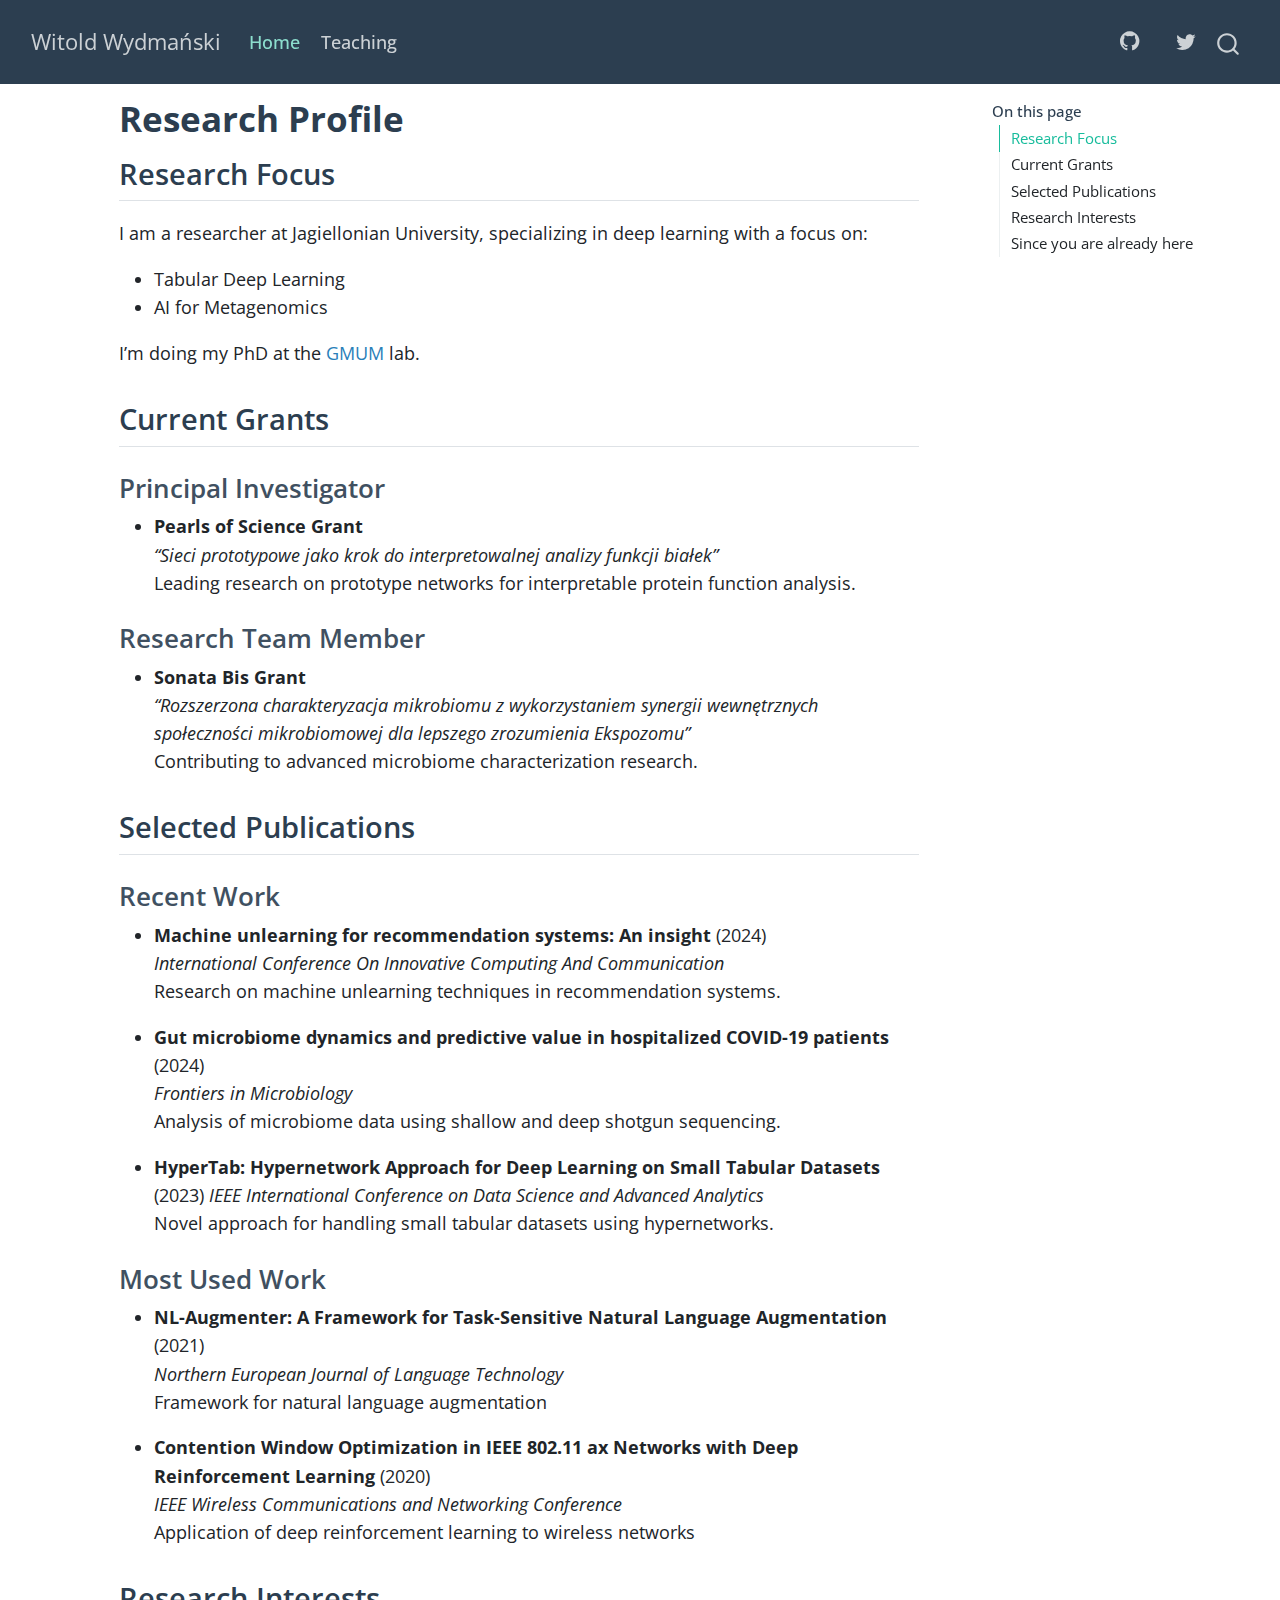
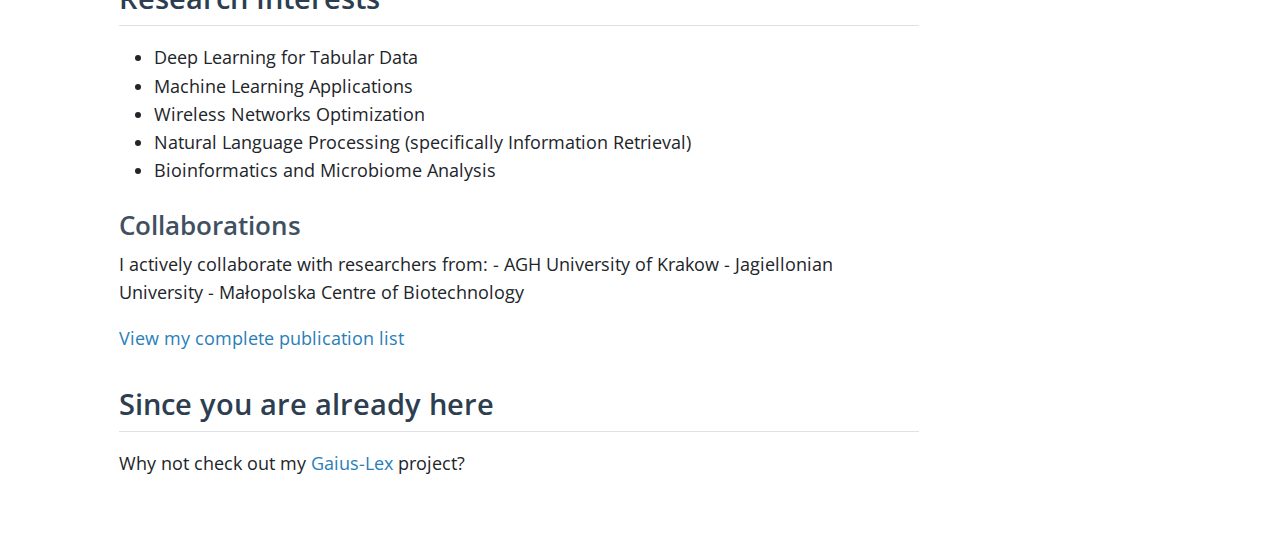
==== commit 8b694722: "feat: add links to profiles" ====
--- a/docs/index.html
+++ b/docs/index.html
@@ -7,7 +7,7 @@
 <meta name="viewport" content="width=device-width, initial-scale=1.0, user-scalable=yes">
 
 
-<title>Research Profile – Witold Wydmański website</title>
+<title>Research Profile – Witold Wydmański</title>
 <style>
 code{white-space: pre-wrap;}
 span.smallcaps{font-variant: small-caps;}
@@ -79,7 +79,7 @@
       <div class="navbar-container container-fluid">
       <div class="navbar-brand-container mx-auto">
     <a class="navbar-brand" href="./index.html">
-    <span class="navbar-title">Witold Wydmański website</span>
+    <span class="navbar-title">Witold Wydmański</span>
     </a>
   </div>
             <div id="quarto-search" class="" title="Search"></div>
@@ -100,6 +100,16 @@
             <ul class="navbar-nav navbar-nav-scroll ms-auto">
   <li class="nav-item compact">
     <a class="nav-link" href="https://github.com/wwydmanski"> <i class="bi bi-github" role="img">
+</i> 
+<span class="menu-text"></span></a>
+  </li>  
+  <li class="nav-item compact">
+    <a class="nav-link" href="https://scholar.google.com/citations?user=PiTUa6kAAAAJ&amp;hl=pl"> <i class="bi bi-google-scholar" role="img">
+</i> 
+<span class="menu-text"></span></a>
+  </li>  
+  <li class="nav-item compact">
+    <a class="nav-link" href="https://bsky.app/profile/wwydmanski.bsky.social"> <i class="bi bi-twitter" role="img">
 </i> 
 <span class="menu-text"></span></a>
   </li>  
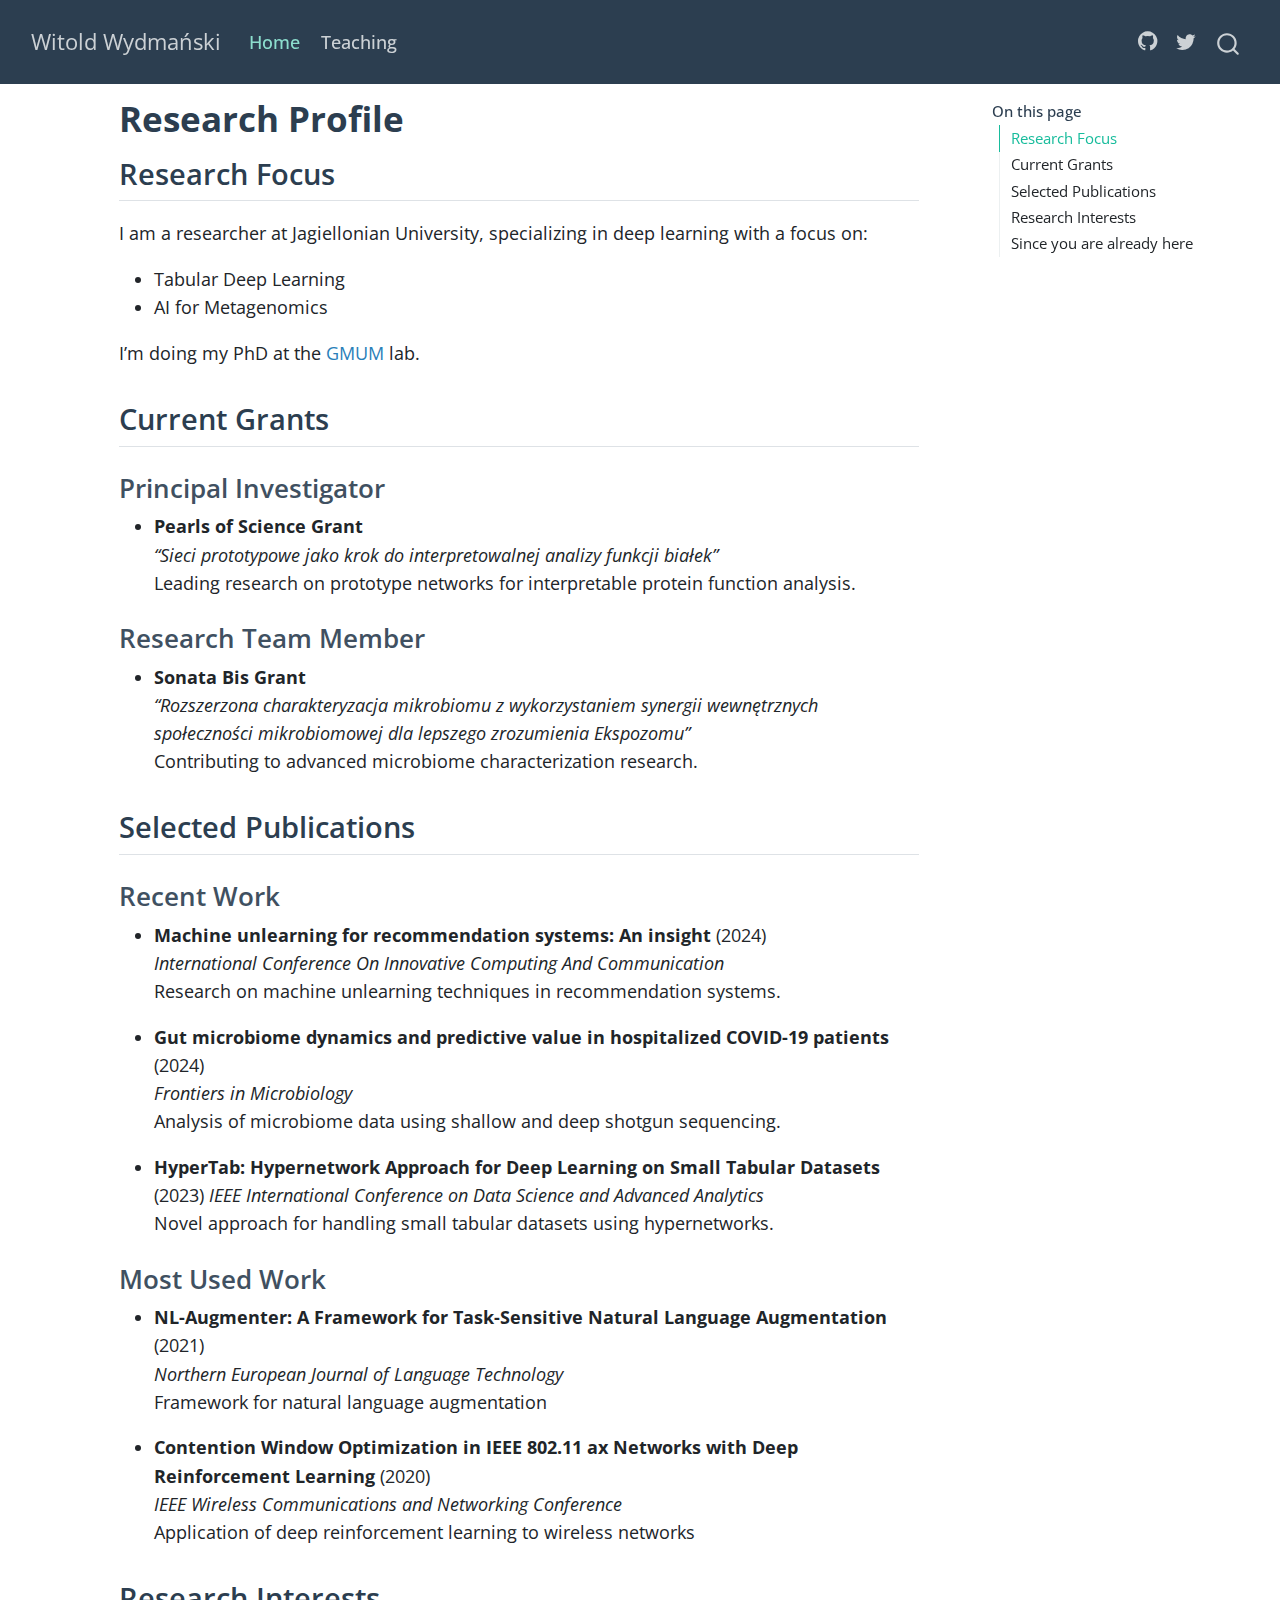
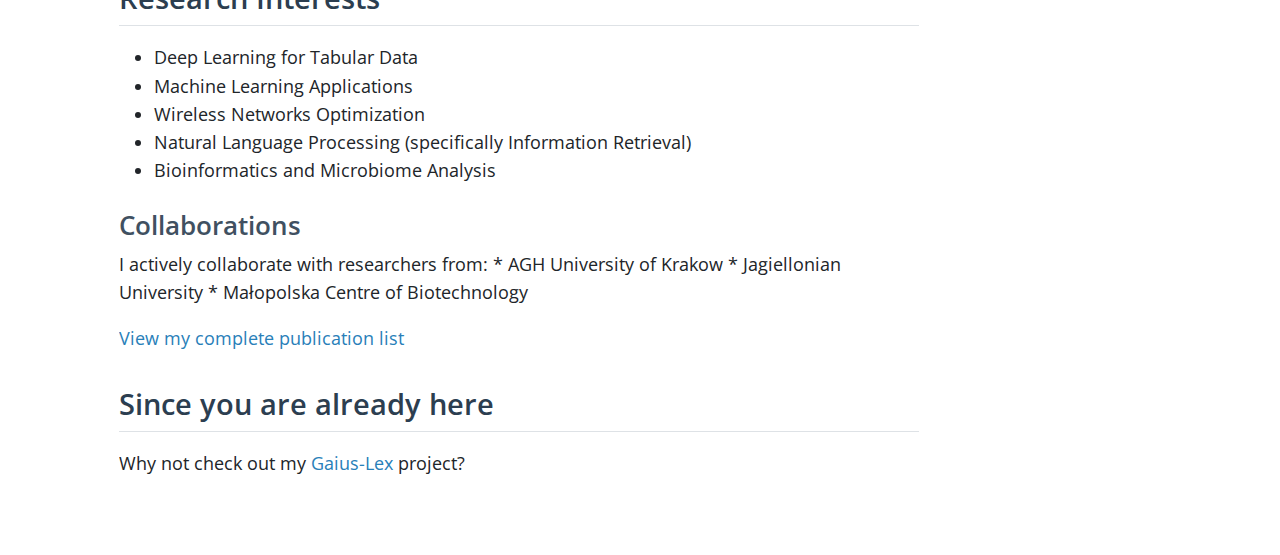
==== commit 8423df72: "fix: remove highlight_date parameter" ====
--- a/docs/index.html
+++ b/docs/index.html
@@ -104,11 +104,6 @@
 <span class="menu-text"></span></a>
   </li>  
   <li class="nav-item compact">
-    <a class="nav-link" href="https://scholar.google.com/citations?user=PiTUa6kAAAAJ&amp;hl=pl"> <i class="bi bi-google-scholar" role="img">
-</i> 
-<span class="menu-text"></span></a>
-  </li>  
-  <li class="nav-item compact">
     <a class="nav-link" href="https://bsky.app/profile/wwydmanski.bsky.social"> <i class="bi bi-twitter" role="img">
 </i> 
 <span class="menu-text"></span></a>
@@ -236,7 +231,7 @@
 </ul>
 <section id="collaborations" class="level3">
 <h3 class="anchored" data-anchor-id="collaborations">Collaborations</h3>
-<p>I actively collaborate with researchers from: - AGH University of Krakow - Jagiellonian University - Małopolska Centre of Biotechnology</p>
+<p>I actively collaborate with researchers from: * AGH University of Krakow * Jagiellonian University * Małopolska Centre of Biotechnology</p>
 <p><a href="https://scholar.google.com/citations?user=PiTUa6kAAAAJ&amp;hl=pl">View my complete publication list</a></p>
 </section>
 </section>
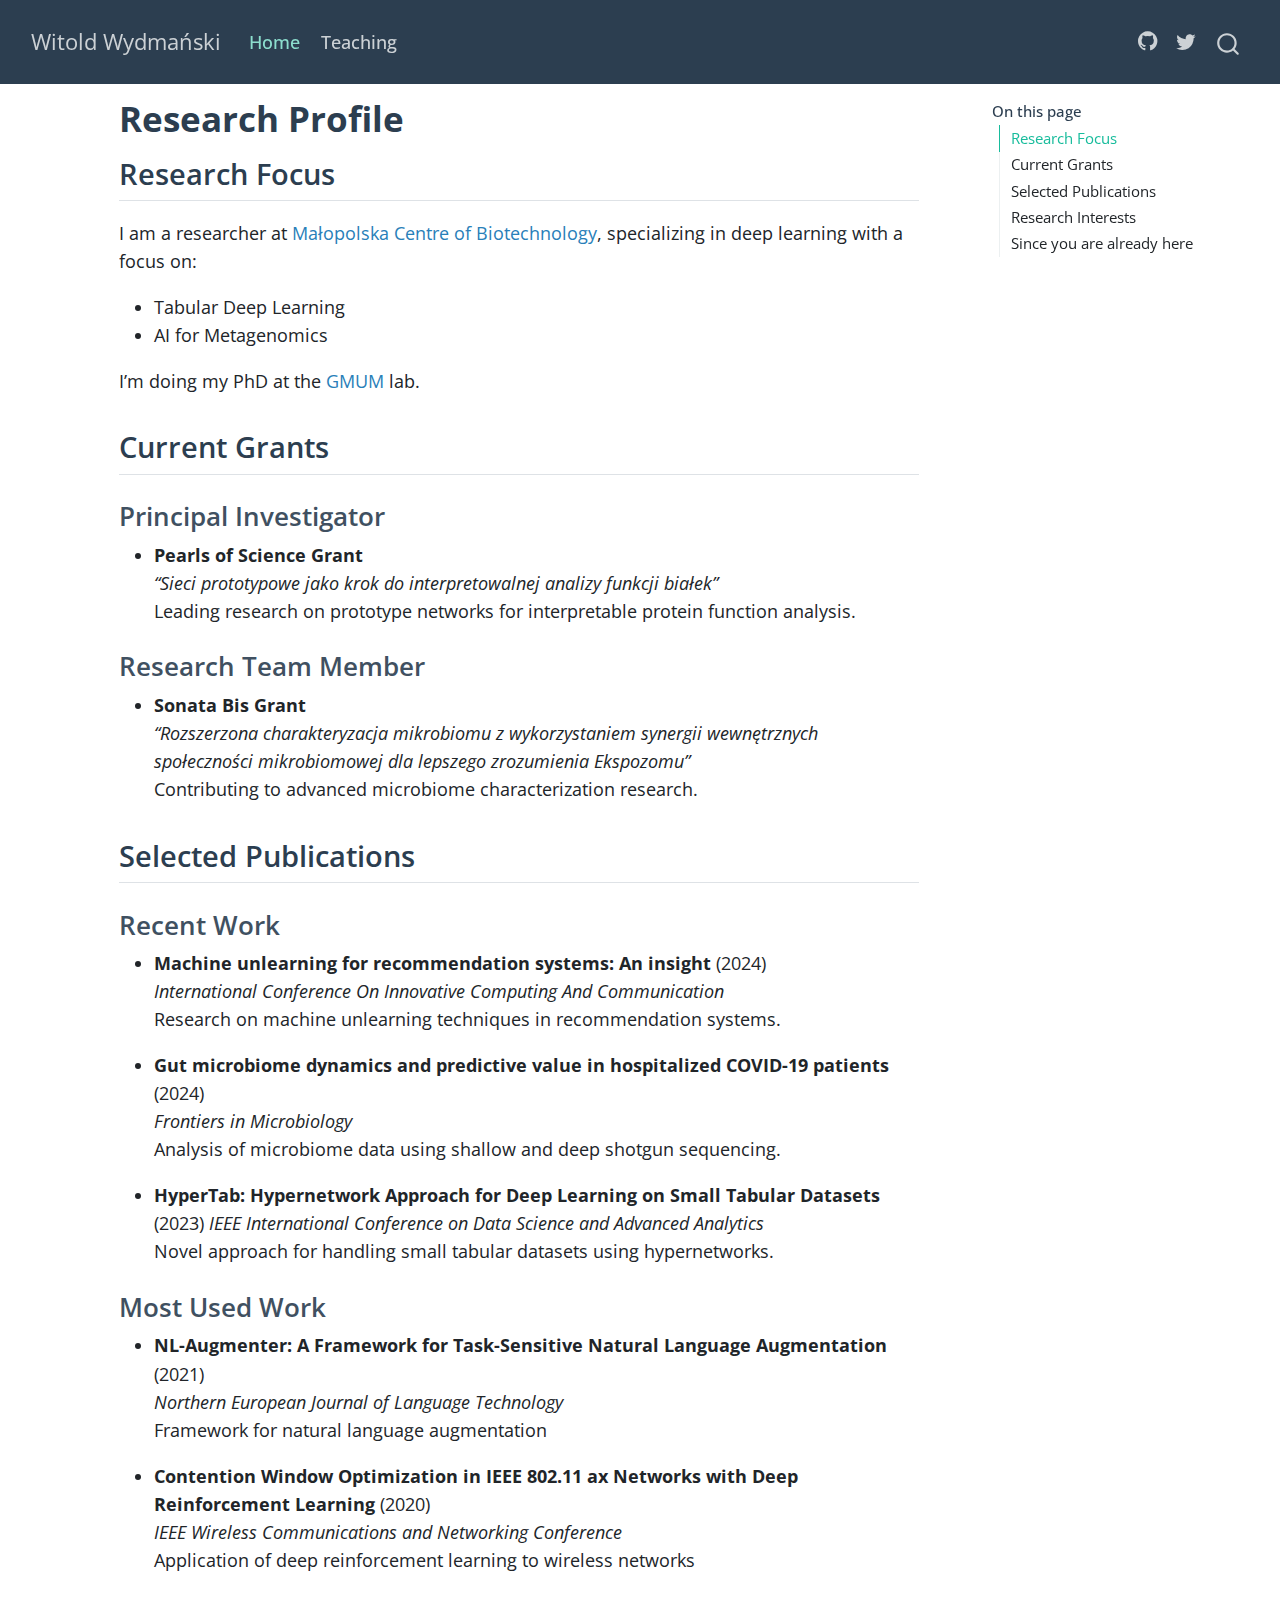
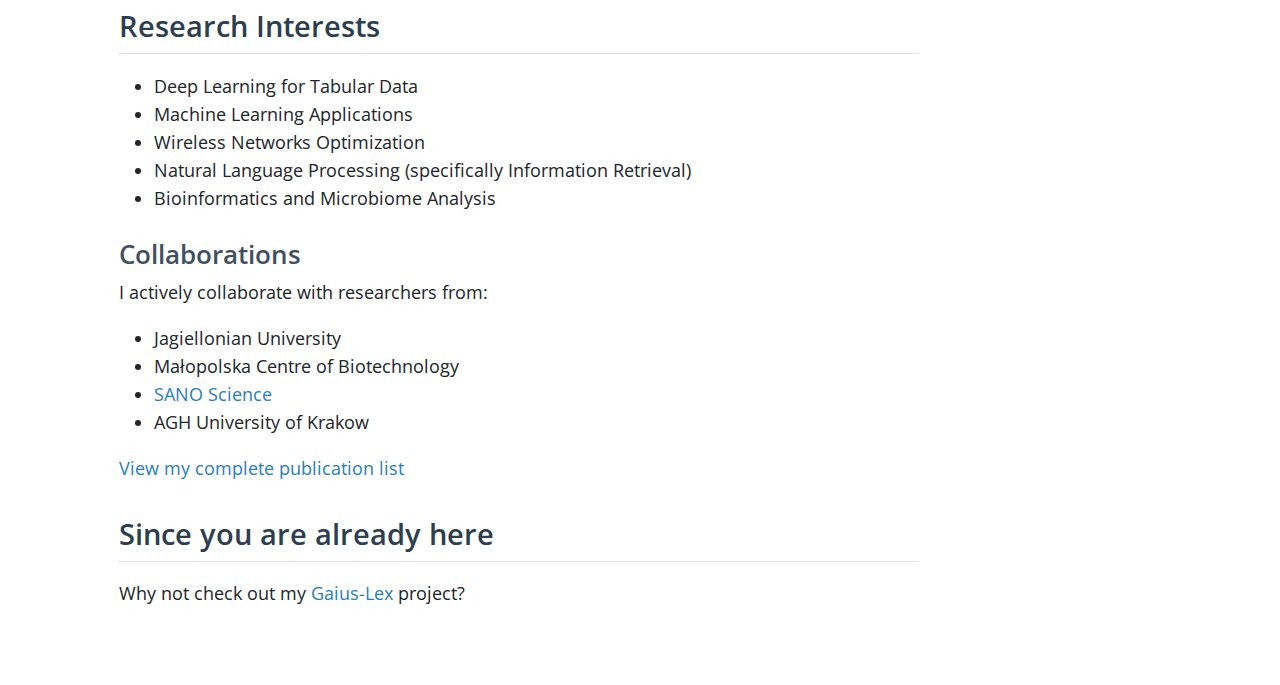
==== commit af84b3b2: "feat: text updates" ====
--- a/docs/index.html
+++ b/docs/index.html
@@ -167,7 +167,7 @@
 
 <section id="research-focus" class="level2">
 <h2 class="anchored" data-anchor-id="research-focus">Research Focus</h2>
-<p>I am a researcher at Jagiellonian University, specializing in deep learning with a focus on:</p>
+<p>I am a researcher at <a href="https://mbc.uj.edu.pl/">Małopolska Centre of Biotechnology</a>, specializing in deep learning with a focus on:</p>
 <ul>
 <li>Tabular Deep Learning</li>
 <li>AI for Metagenomics</li>
@@ -231,7 +231,13 @@
 </ul>
 <section id="collaborations" class="level3">
 <h3 class="anchored" data-anchor-id="collaborations">Collaborations</h3>
-<p>I actively collaborate with researchers from: * AGH University of Krakow * Jagiellonian University * Małopolska Centre of Biotechnology</p>
+<p>I actively collaborate with researchers from:</p>
+<ul>
+<li>Jagiellonian University</li>
+<li>Małopolska Centre of Biotechnology</li>
+<li><a href="https://sano.science/">SANO Science</a></li>
+<li>AGH University of Krakow</li>
+</ul>
 <p><a href="https://scholar.google.com/citations?user=PiTUa6kAAAAJ&amp;hl=pl">View my complete publication list</a></p>
 </section>
 </section>
